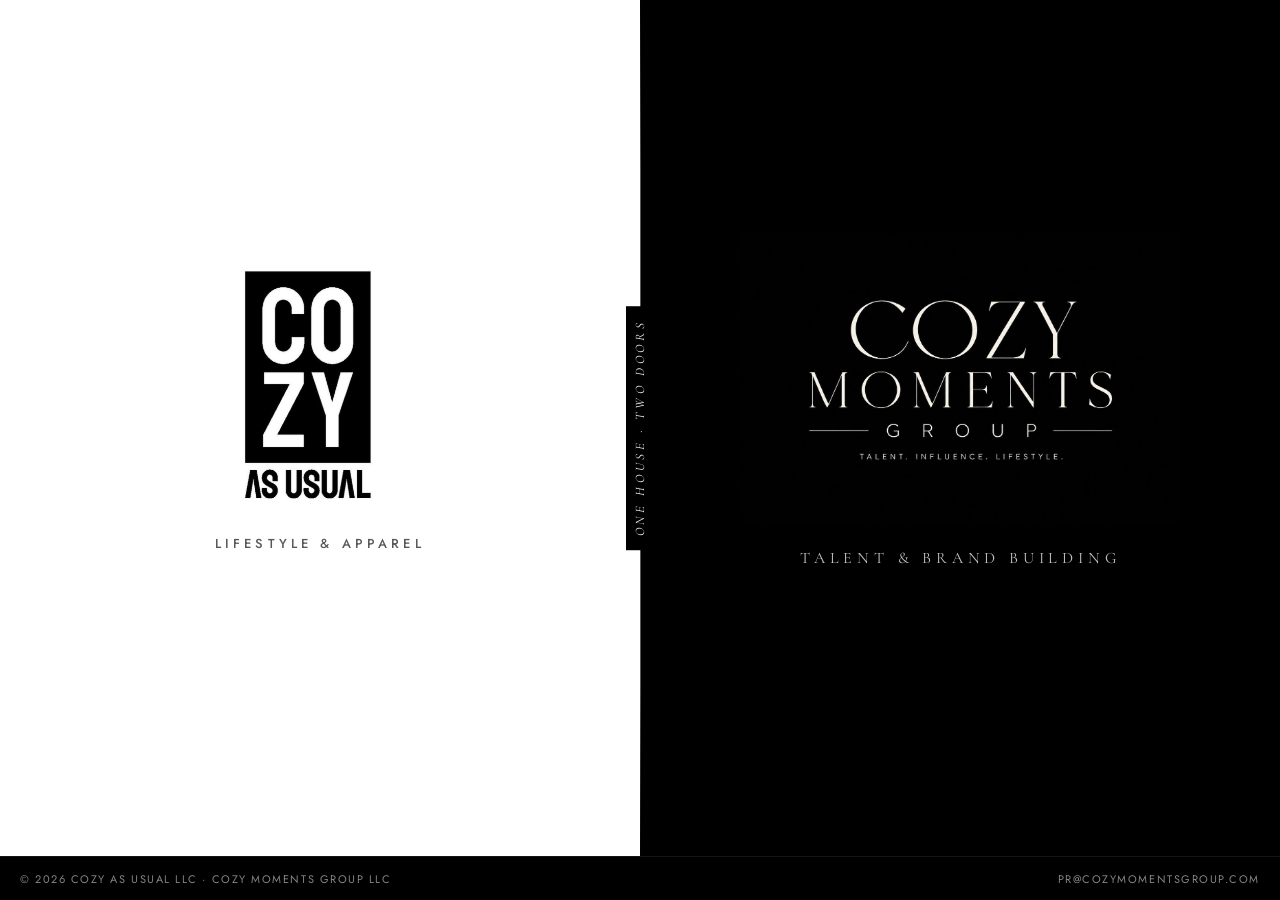
==== index.html @ bd97515d "Organize site structure: hub, Cozy as Usual, Cozy Moments Group" ====
<!DOCTYPE html>
<html lang="en">
<head>
  <meta charset="UTF-8">
  <meta name="viewport" content="width=device-width, initial-scale=1.0">
  <title>Cozy — Cozy as Usual · Cozy Moments Group</title>
  <meta name="description" content="One house, two doors. Cozy as Usual — lifestyle & apparel. Cozy Moments Group — talent, influence, lifestyle.">
  <link rel="preconnect" href="https://fonts.googleapis.com">
  <link rel="preconnect" href="https://fonts.gstatic.com" crossorigin>
  <link href="https://fonts.googleapis.com/css2?family=Anton&family=Cormorant+Garamond:ital,wght@0,400;0,500;1,400&family=Jost:wght@400;500&display=swap" rel="stylesheet">
  <link rel="stylesheet" href="assets/hub.css">
</head>
<body>
  <main class="hub">
    <!-- LEFT DOOR — Cozy as Usual -->
    <a class="door door--cau" href="cozyasusual/index.html" aria-label="Enter Cozy as Usual — lifestyle and apparel">
      <div class="door__inner">
        <img class="door__logo door__logo--cau" src="assets/img/cau-logo.jpg" alt="Cozy as Usual">
        <p class="door__label">Lifestyle &amp; apparel</p>
        <span class="door__cta">Enter the shop <span aria-hidden="true">→</span></span>
      </div>
    </a>

    <!-- SEAM -->
    <div class="seam" aria-hidden="true">
      <span>One house · Two doors</span>
    </div>

    <!-- RIGHT DOOR — Cozy Moments Group -->
    <a class="door door--cmg" href="cozymomentsgroup/index.html" aria-label="Enter Cozy Moments Group — talent and PR">
      <div class="door__inner">
        <img class="door__logo door__logo--cmg" src="assets/img/cmg-logo-dark.jpg" alt="Cozy Moments Group — Talent. Influence. Lifestyle.">
        <p class="door__label">Talent &amp; brand building</p>
        <span class="door__cta">Work with us <span aria-hidden="true">→</span></span>
      </div>
    </a>
  </main>

  <footer class="hub-foot">
    <span>© 2026 Cozy as Usual LLC · Cozy Moments Group LLC</span>
    <a href="mailto:PR@cozymomentsgroup.com">PR@cozymomentsgroup.com</a>
  </footer>
</body>
</html>
---- assets/hub.css ----
/* ===== Hub — one house, two doors ===== */
:root{
  --mist:#F1EFF0;
  --ink:#000000;
  --paper:#F5F1EB;
  --sky:#CCEAFC;
  --pink:#F4BBD3;
}
*{box-sizing:border-box;margin:0;padding:0}
html,body{height:100%}
body{
  font-family:"Jost",system-ui,sans-serif;
  background:var(--ink);
  color:var(--ink);
  display:flex;flex-direction:column;
  -webkit-font-smoothing:antialiased;
}
.hub{
  flex:1;
  display:grid;
  grid-template-columns:1fr auto 1fr;
  min-height:calc(100vh - 44px);
  transition:grid-template-columns .6s cubic-bezier(.2,.7,.2,1);
}
.hub:has(.door--cau:hover){grid-template-columns:1.35fr auto 1fr}
.hub:has(.door--cmg:hover){grid-template-columns:1fr auto 1.35fr}

.door{
  position:relative;
  display:flex;align-items:center;justify-content:center;
  text-decoration:none;
  padding:6vh 6vw;
  overflow:hidden;
  outline:none;
}
.door:focus-visible .door__inner{outline:2px solid currentColor;outline-offset:16px}
.door--cau{background:#FFFFFF;color:var(--ink)}
.door--cmg{background:var(--ink);color:var(--paper)}

.door__inner{
  display:flex;flex-direction:column;align-items:center;gap:22px;
  text-align:center;
  transform:translateY(0);
  transition:transform .6s cubic-bezier(.2,.7,.2,1);
}
.door:hover .door__inner{transform:translateY(-6px)}

.door__logo{display:block;object-fit:contain}
.door__logo--cau{width:min(300px,55vw);mix-blend-mode:multiply}
.door__logo--cmg{width:min(440px,70vw);mix-blend-mode:screen}

.door__label{
  font-size:13px;letter-spacing:.32em;text-transform:uppercase;
  opacity:.65;
}
.door--cmg .door__label{font-family:"Cormorant Garamond",serif;font-size:16px;letter-spacing:.3em;opacity:.8}
.door--cau .door__label{font-family:"Jost",sans-serif;font-weight:500}

.door__cta{
  margin-top:8px;
  font-size:12px;letter-spacing:.22em;text-transform:uppercase;
  border-bottom:1px solid currentColor;padding-bottom:6px;
  opacity:0;transform:translateY(6px);
  transition:opacity .4s ease,transform .4s ease;
}
.door:hover .door__cta,.door:focus-visible .door__cta{opacity:1;transform:translateY(0)}

/* the seam */
.seam{
  z-index:2;
  width:1px;
  background:linear-gradient(to bottom,transparent,rgba(255,255,255,.35) 20%,rgba(255,255,255,.35) 80%,transparent);
  position:relative;
}
.seam span{
  position:absolute;left:50%;top:50%;
  transform:translate(-50%,-50%) rotate(-90deg);
  white-space:nowrap;
  font-family:"Cormorant Garamond",serif;font-style:italic;
  font-size:13px;letter-spacing:.28em;text-transform:uppercase;
  color:var(--paper);
  background:var(--ink);
  padding:6px 14px;
  mix-blend-mode:normal;
}

.hub-foot{
  height:44px;
  display:flex;align-items:center;justify-content:space-between;
  padding:0 20px;
  font-size:11px;letter-spacing:.14em;text-transform:uppercase;
  color:rgba(245,241,235,.55);
  background:var(--ink);
  border-top:1px solid rgba(255,255,255,.08);
}
.hub-foot a{color:inherit;text-decoration:none}
.hub-foot a:hover{color:var(--paper)}

@media (max-width:760px){
  .hub{grid-template-columns:1fr;grid-template-rows:1fr auto 1fr}
  .hub:has(.door:hover){grid-template-columns:1fr}
  .door{padding:12vh 8vw;min-height:50vh}
  .seam{width:auto;height:1px;background:linear-gradient(to right,transparent,rgba(255,255,255,.35) 20%,rgba(255,255,255,.35) 80%,transparent)}
  .seam span{transform:translate(-50%,-50%) rotate(0)}
  .door__cta{opacity:1;transform:none}
  .hub-foot{flex-direction:column;height:auto;gap:4px;padding:14px 20px;text-align:center}
}
@media (prefers-reduced-motion:reduce){
  .hub,.door__inner,.door__cta{transition:none}
}
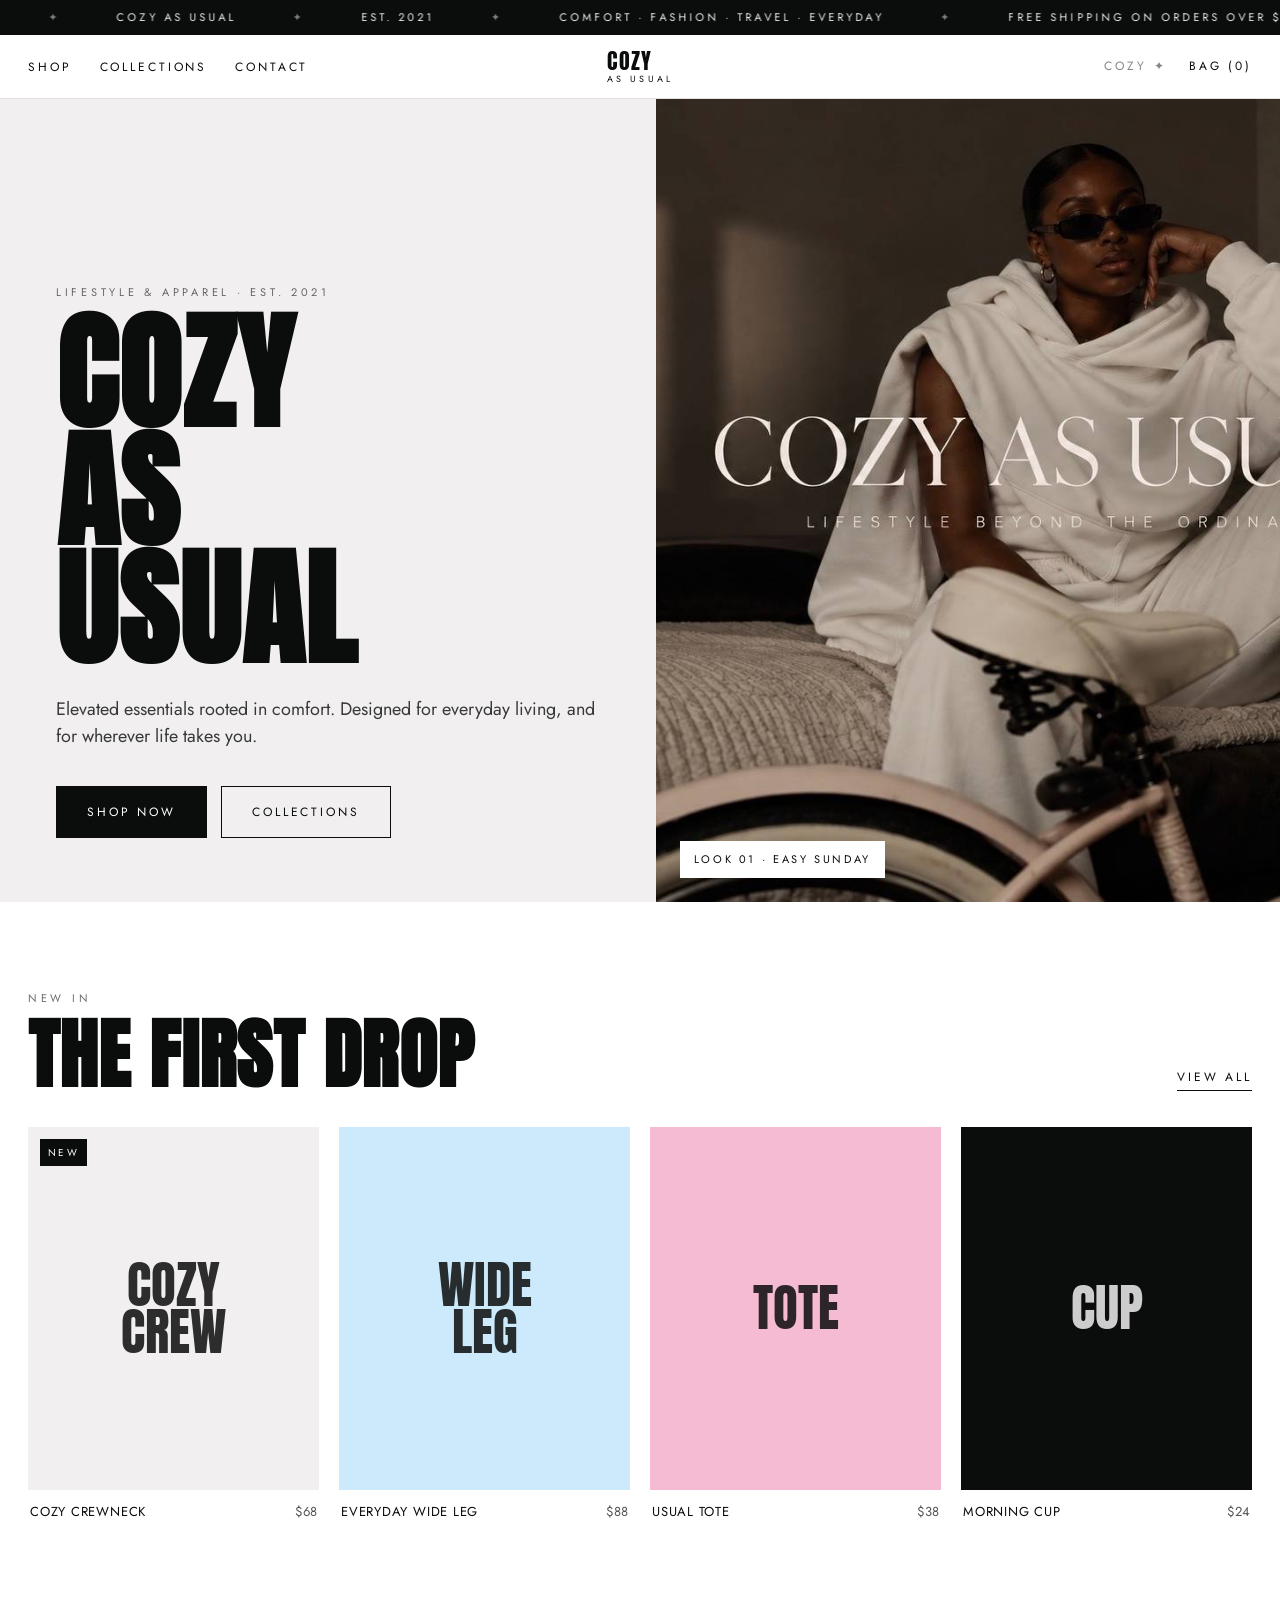
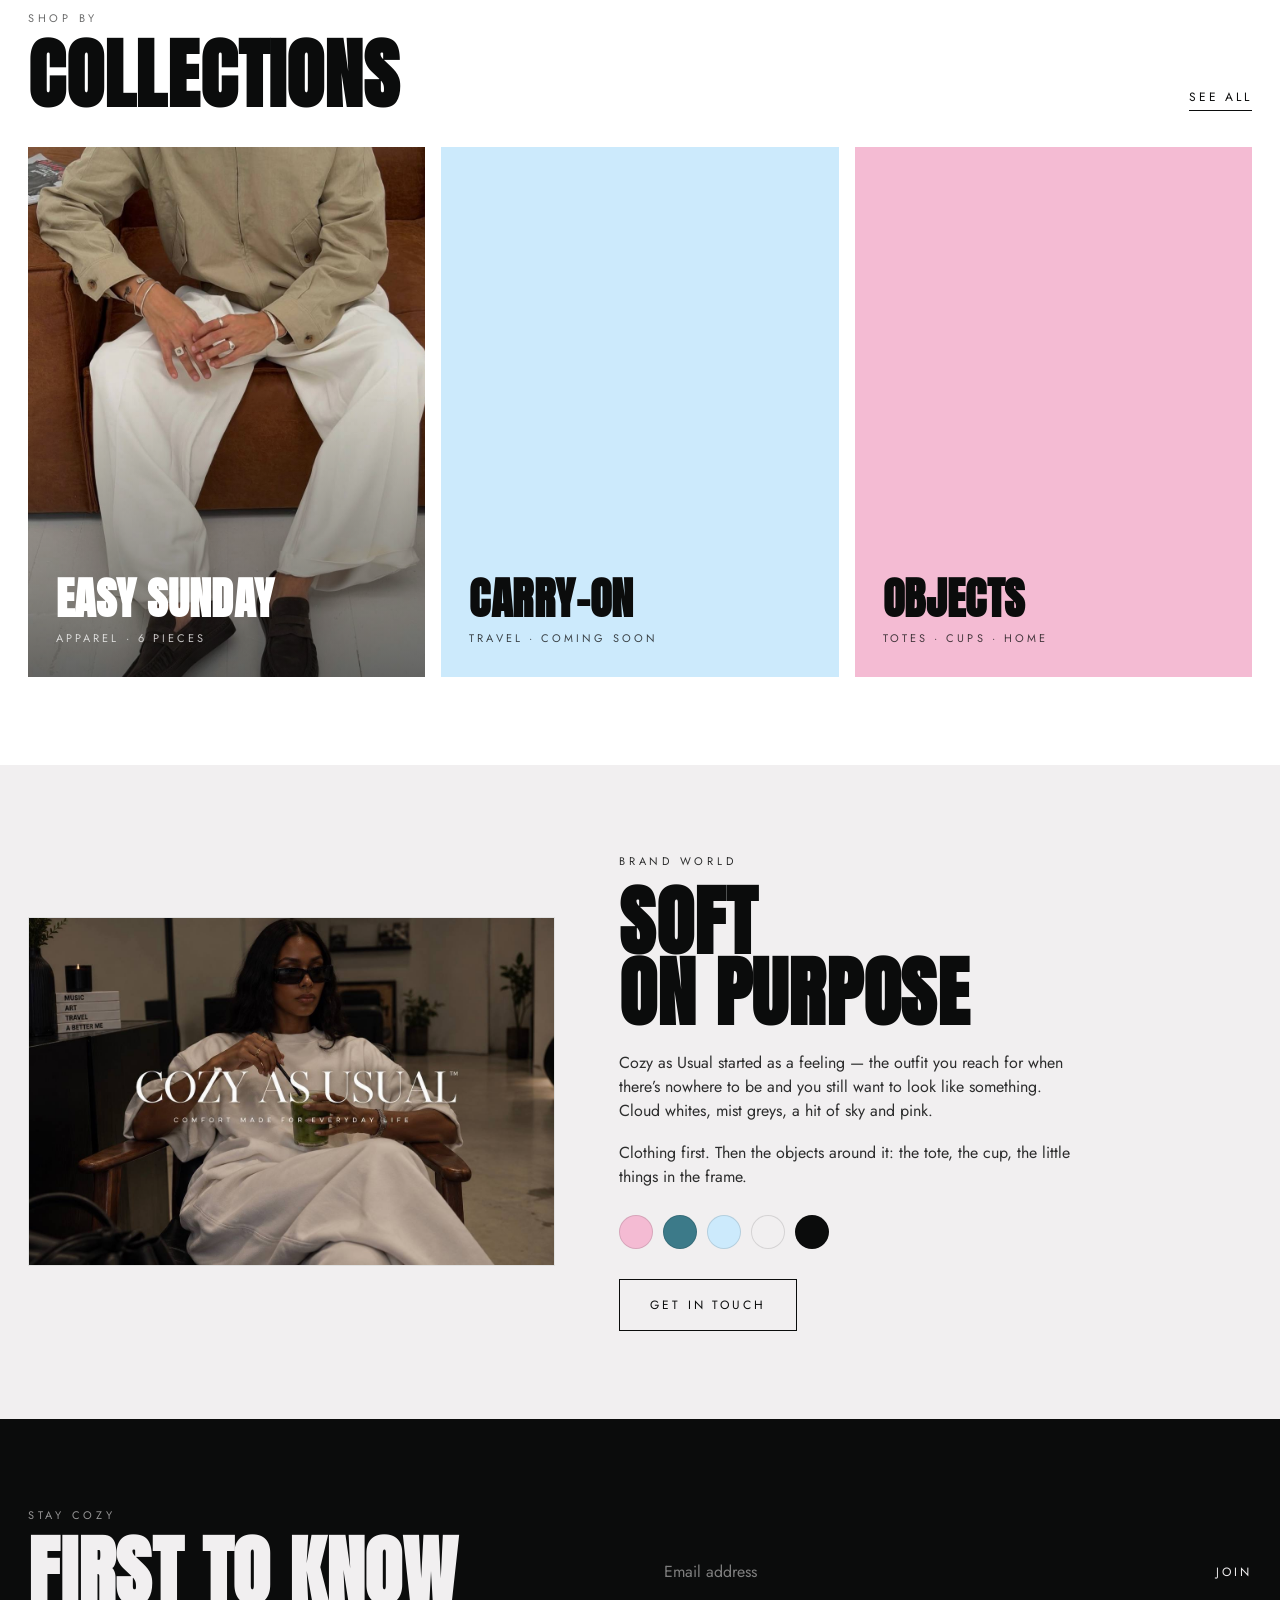
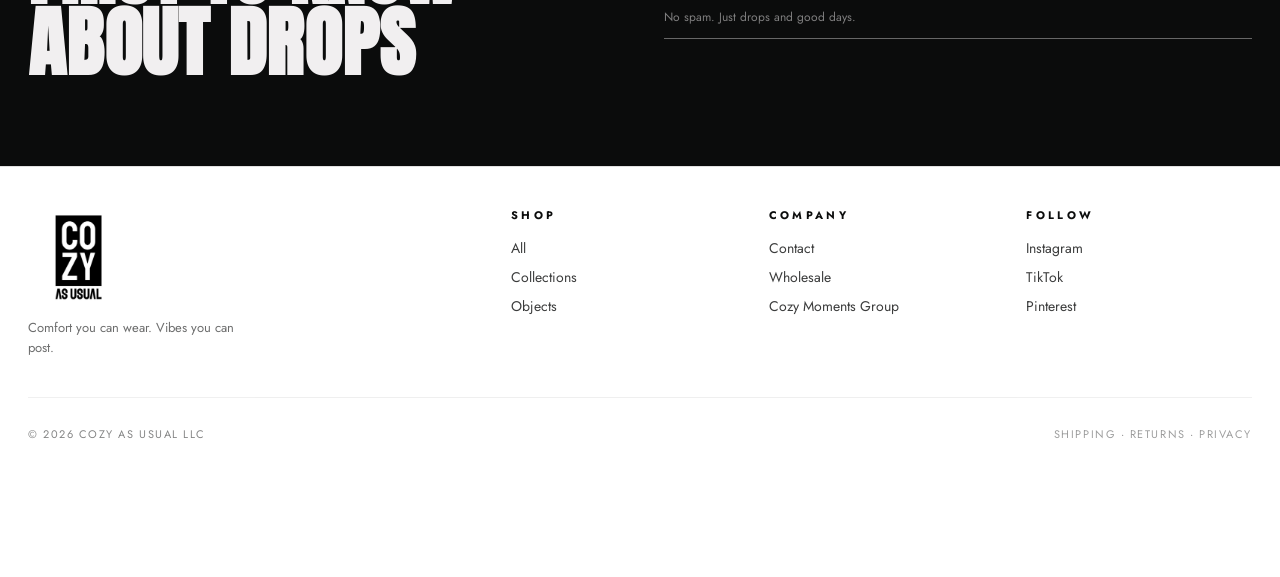
==== commit 8a979873: "Focus on CAU: new hero and mood images, Est. 2021, new opening copy, root redirects to CAU" ====
--- a/index.html
+++ b/index.html
@@ -2,43 +2,11 @@
 <html lang="en">
 <head>
   <meta charset="UTF-8">
-  <meta name="viewport" content="width=device-width, initial-scale=1.0">
-  <title>Cozy — Cozy as Usual · Cozy Moments Group</title>
-  <meta name="description" content="One house, two doors. Cozy as Usual — lifestyle & apparel. Cozy Moments Group — talent, influence, lifestyle.">
-  <link rel="preconnect" href="https://fonts.googleapis.com">
-  <link rel="preconnect" href="https://fonts.gstatic.com" crossorigin>
-  <link href="https://fonts.googleapis.com/css2?family=Anton&family=Cormorant+Garamond:ital,wght@0,400;0,500;1,400&family=Jost:wght@400;500&display=swap" rel="stylesheet">
-  <link rel="stylesheet" href="assets/hub.css">
+  <title>Cozy as Usual</title>
+  <meta http-equiv="refresh" content="0; url=cozyasusual/index.html">
+  <link rel="canonical" href="cozyasusual/index.html">
 </head>
 <body>
-  <main class="hub">
-    <!-- LEFT DOOR — Cozy as Usual -->
-    <a class="door door--cau" href="cozyasusual/index.html" aria-label="Enter Cozy as Usual — lifestyle and apparel">
-      <div class="door__inner">
-        <img class="door__logo door__logo--cau" src="assets/img/cau-logo.jpg" alt="Cozy as Usual">
-        <p class="door__label">Lifestyle &amp; apparel</p>
-        <span class="door__cta">Enter the shop <span aria-hidden="true">→</span></span>
-      </div>
-    </a>
-
-    <!-- SEAM -->
-    <div class="seam" aria-hidden="true">
-      <span>One house · Two doors</span>
-    </div>
-
-    <!-- RIGHT DOOR — Cozy Moments Group -->
-    <a class="door door--cmg" href="cozymomentsgroup/index.html" aria-label="Enter Cozy Moments Group — talent and PR">
-      <div class="door__inner">
-        <img class="door__logo door__logo--cmg" src="assets/img/cmg-logo-dark.jpg" alt="Cozy Moments Group — Talent. Influence. Lifestyle.">
-        <p class="door__label">Talent &amp; brand building</p>
-        <span class="door__cta">Work with us <span aria-hidden="true">→</span></span>
-      </div>
-    </a>
-  </main>
-
-  <footer class="hub-foot">
-    <span>© 2026 Cozy as Usual LLC · Cozy Moments Group LLC</span>
-    <a href="mailto:PR@cozymomentsgroup.com">PR@cozymomentsgroup.com</a>
-  </footer>
+  <p>Redirecting to <a href="cozyasusual/index.html">Cozy as Usual</a>…</p>
 </body>
 </html>
